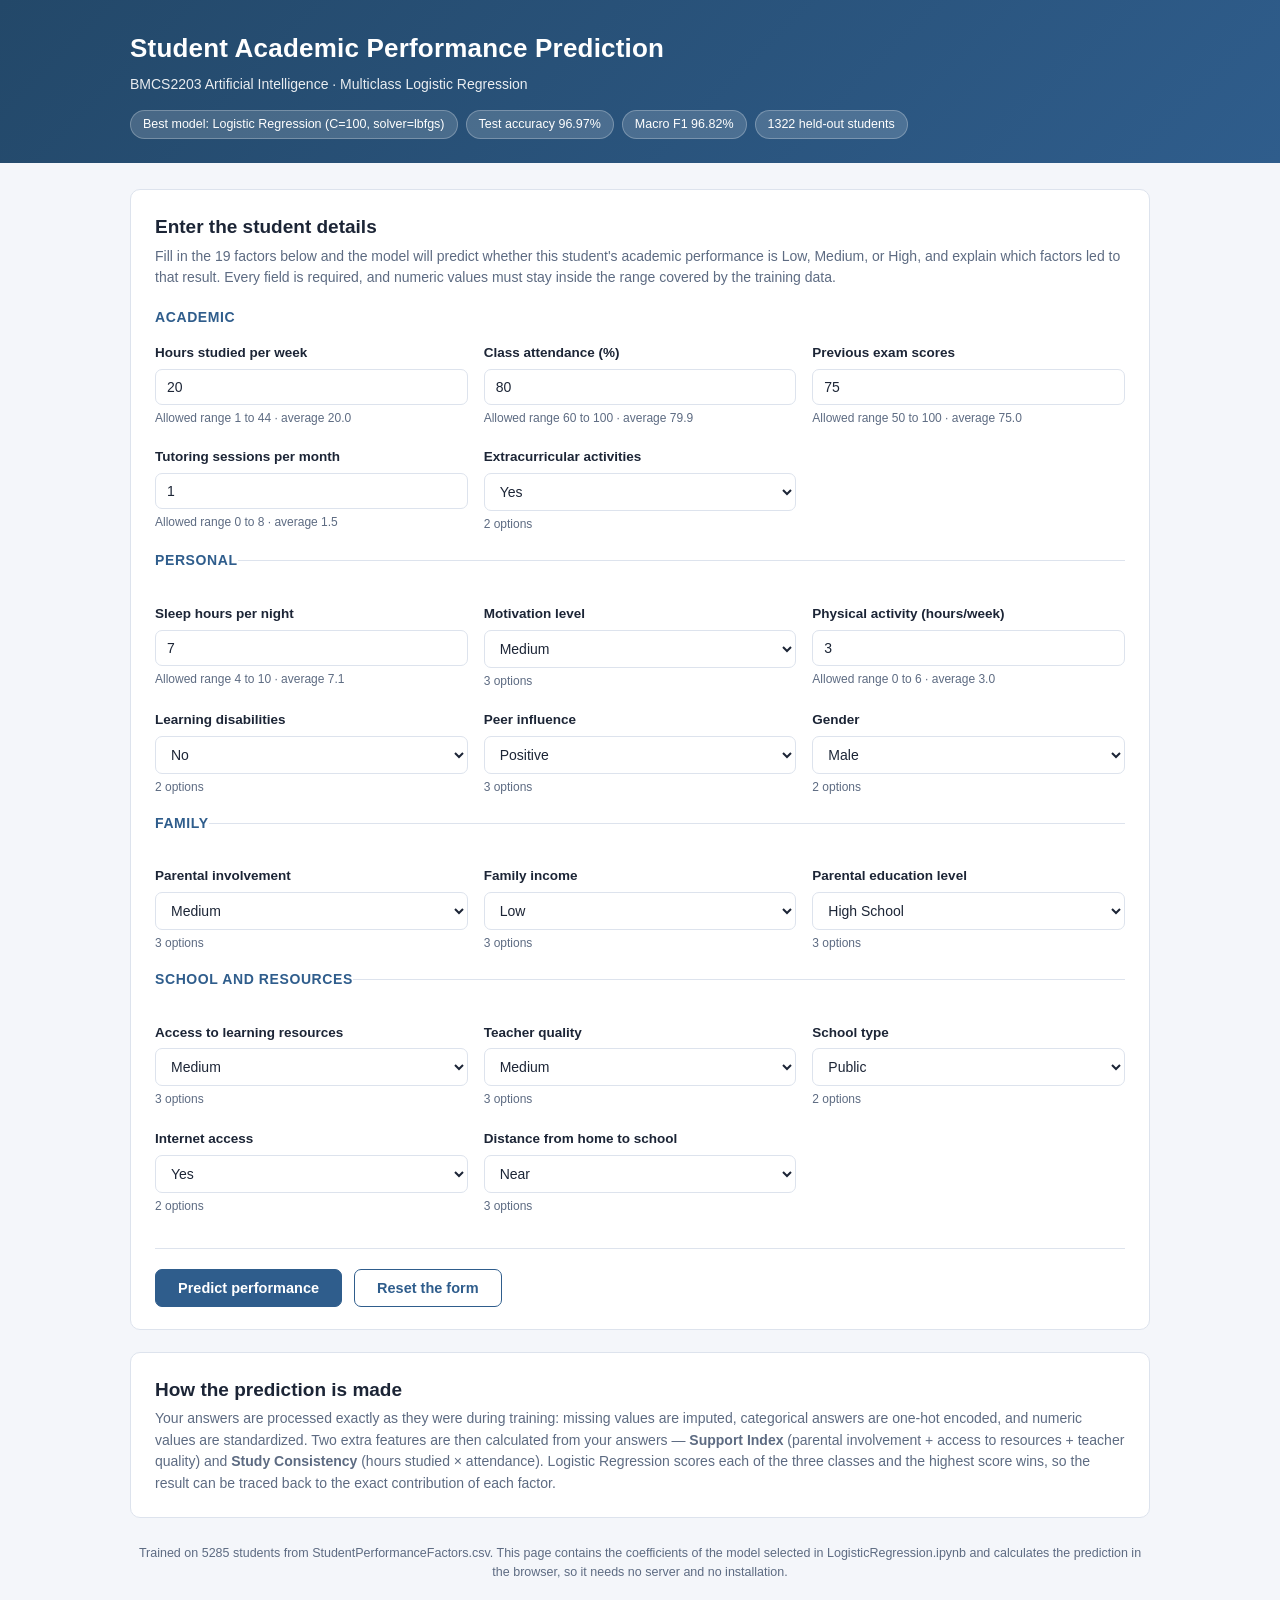
==== predictor.html @ ce5572c8 "add predictor to let member also can access the web" ====
<!DOCTYPE html>
<html lang="en">
<head>
<meta charset="utf-8">
<meta name="viewport" content="width=device-width, initial-scale=1">
<title>Student Academic Performance Prediction</title>
<style>
/* Student Academic Performance Prediction - interface styles */

:root {
    --page: #f4f6fa;
    --card: #ffffff;
    --ink: #1c2536;
    --muted: #5d6b82;
    --line: #dde3ed;
    --brand: #2f5d8c;
    --brand-dark: #234869;
    --good: #2f855a;
    --good-soft: #d6f0e2;
    --warn: #b7791f;
    --bad: #b03a3a;
    --bad-soft: #fadfdf;
    --low: #d97706;
    --medium: #2f6fb0;
    --high: #2f855a;
    --radius: 10px;
}

* {
    box-sizing: border-box;
}

body {
    margin: 0;
    padding: 0 0 60px;
    background: var(--page);
    color: var(--ink);
    font-family: "Segoe UI", Roboto, "Helvetica Neue", Arial, sans-serif;
    line-height: 1.55;
}

.page {
    max-width: 1060px;
    margin: 0 auto;
    padding: 0 20px;
}

/* ---------- header ---------- */

.masthead {
    background: linear-gradient(135deg, var(--brand-dark), var(--brand));
    color: #ffffff;
    padding: 28px 0 24px;
    margin-bottom: 26px;
}

.masthead h1 {
    margin: 0 0 6px;
    font-size: 26px;
    letter-spacing: 0.2px;
}

.masthead p {
    margin: 0;
    opacity: 0.9;
    font-size: 14px;
}

.badges {
    margin-top: 14px;
    display: flex;
    flex-wrap: wrap;
    gap: 8px;
}

.badge {
    background: rgba(255, 255, 255, 0.16);
    border: 1px solid rgba(255, 255, 255, 0.25);
    border-radius: 999px;
    padding: 4px 12px;
    font-size: 12.5px;
}

/* ---------- cards ---------- */

.card {
    background: var(--card);
    border: 1px solid var(--line);
    border-radius: var(--radius);
    padding: 22px 24px;
    margin-bottom: 22px;
}

.card h2 {
    margin: 0 0 4px;
    font-size: 19px;
}

.card h3 {
    margin: 22px 0 10px;
    font-size: 16px;
}

.card .lead {
    margin: 0 0 18px;
    color: var(--muted);
    font-size: 14px;
}

.notice {
    background: #fff8e6;
    border: 1px solid #f0dca8;
    border-radius: var(--radius);
    padding: 12px 16px;
    margin-bottom: 20px;
    font-size: 14px;
}

/* ---------- form ---------- */

fieldset {
    border: none;
    border-top: 1px solid var(--line);
    margin: 0 0 8px;
    padding: 18px 0 4px;
}

fieldset:first-of-type {
    border-top: none;
    padding-top: 0;
}

legend {
    font-weight: 600;
    font-size: 14px;
    color: var(--brand);
    text-transform: uppercase;
    letter-spacing: 0.6px;
    padding: 0;
}

.grid {
    display: grid;
    grid-template-columns: repeat(auto-fit, minmax(250px, 1fr));
    gap: 16px;
    margin-top: 14px;
}

.field label {
    display: block;
    font-size: 13.5px;
    font-weight: 600;
    margin-bottom: 5px;
}

.field input,
.field select {
    width: 100%;
    padding: 9px 11px;
    border: 1px solid var(--line);
    border-radius: 7px;
    font-size: 14px;
    font-family: inherit;
    background: #fff;
    color: var(--ink);
}

.field input:focus,
.field select:focus {
    outline: 2px solid var(--brand);
    outline-offset: 1px;
    border-color: var(--brand);
}

.field .hint {
    display: block;
    margin-top: 4px;
    font-size: 12px;
    color: var(--muted);
}

.field.has-error input,
.field.has-error select {
    border-color: var(--bad);
    background: #fff7f7;
}

.field .error {
    display: block;
    margin-top: 4px;
    font-size: 12.5px;
    color: var(--bad);
    font-weight: 600;
}

.actions {
    display: flex;
    flex-wrap: wrap;
    gap: 12px;
    align-items: center;
    margin-top: 24px;
    padding-top: 20px;
    border-top: 1px solid var(--line);
}

.button {
    display: inline-block;
    background: var(--brand);
    color: #fff;
    border: 1px solid var(--brand);
    border-radius: 7px;
    padding: 10px 22px;
    font-size: 14.5px;
    font-weight: 600;
    font-family: inherit;
    cursor: pointer;
    text-decoration: none;
}

.button:hover {
    background: var(--brand-dark);
}

.button.secondary {
    background: #fff;
    color: var(--brand);
}

.button.secondary:hover {
    background: #eef3f9;
}

/* ---------- result ---------- */

.verdict {
    display: flex;
    flex-wrap: wrap;
    align-items: center;
    gap: 18px;
    padding: 20px 22px;
    border-radius: var(--radius);
    border: 1px solid var(--line);
    margin-bottom: 20px;
}

.verdict.Low {
    background: #fff5e8;
    border-color: #f2d0a4;
}

.verdict.Medium {
    background: #eef4fb;
    border-color: #bdd4ec;
}

.verdict.High {
    background: #eaf7f0;
    border-color: #b3e0c8;
}

.verdict .class-name {
    font-size: 34px;
    font-weight: 700;
    line-height: 1.1;
}

.verdict.Low .class-name { color: var(--low); }
.verdict.Medium .class-name { color: var(--medium); }
.verdict.High .class-name { color: var(--high); }

.verdict .detail {
    font-size: 14px;
    color: var(--muted);
    max-width: 620px;
}

.probability {
    margin-bottom: 12px;
}

.probability .row {
    display: flex;
    align-items: center;
    gap: 12px;
    margin-bottom: 8px;
}

.probability .name {
    width: 74px;
    font-size: 14px;
    font-weight: 600;
}

.probability .track {
    display: block;
    flex: 1;
    background: #eceff5;
    border-radius: 999px;
    height: 15px;
    overflow: hidden;
}

/* display:block is required: a span is inline by default, and an inline element
   ignores width and height, so the coloured bar would never be drawn. */
.probability .fill {
    display: block;
    height: 100%;
    border-radius: 999px;
    transition: width 0.3s ease;
}

.probability .fill.Low { background: var(--low); }
.probability .fill.Medium { background: var(--medium); }
.probability .fill.High { background: var(--high); }

.probability .value {
    width: 62px;
    text-align: right;
    font-size: 14px;
    font-variant-numeric: tabular-nums;
}

/* ---------- explanation ---------- */

.factors {
    width: 100%;
    border-collapse: collapse;
    font-size: 14px;
}

.factors th {
    text-align: left;
    font-size: 12px;
    text-transform: uppercase;
    letter-spacing: 0.5px;
    color: var(--muted);
    border-bottom: 1px solid var(--line);
    padding: 0 10px 7px 0;
}

.factors td {
    padding: 9px 10px 9px 0;
    border-bottom: 1px solid #eef1f6;
    vertical-align: middle;
}

.factors .factor-name {
    font-weight: 600;
}

.factors .factor-value {
    color: var(--muted);
    font-size: 13px;
}

.factors .bar-cell {
    width: 180px;
}

.factors .bar {
    height: 11px;
    border-radius: 999px;
    min-width: 3px;
}

.factors .bar.positive { background: var(--good); }
.factors .bar.negative { background: var(--bad); }

.factors .amount {
    width: 66px;
    text-align: right;
    font-variant-numeric: tabular-nums;
    font-size: 13px;
    color: var(--muted);
}

.split {
    display: grid;
    grid-template-columns: repeat(auto-fit, minmax(330px, 1fr));
    gap: 26px;
}

.tag {
    display: inline-block;
    font-size: 12px;
    font-weight: 700;
    padding: 2px 9px;
    border-radius: 999px;
    margin-left: 8px;
    vertical-align: middle;
}

.tag.positive {
    background: var(--good-soft);
    color: var(--good);
}

.tag.negative {
    background: var(--bad-soft);
    color: var(--bad);
}

/* ---------- suggestions ---------- */

.suggestion {
    border: 1px solid var(--line);
    border-left: 4px solid var(--brand);
    border-radius: 7px;
    padding: 12px 15px;
    margin-bottom: 10px;
    font-size: 14px;
}

.suggestion.flip {
    border-left-color: var(--good);
    background: #f4fbf7;
}

.suggestion .gain {
    color: var(--muted);
    font-size: 13px;
    display: block;
    margin-top: 3px;
}

/* ---------- answers ---------- */

details {
    border: 1px solid var(--line);
    border-radius: 7px;
    padding: 12px 15px;
}

summary {
    cursor: pointer;
    font-weight: 600;
    font-size: 14px;
}

.answers {
    width: 100%;
    border-collapse: collapse;
    font-size: 13.5px;
    margin-top: 12px;
}

.answers td {
    padding: 6px 10px 6px 0;
    border-bottom: 1px solid #eef1f6;
}

.answers td:last-child {
    text-align: right;
    font-weight: 600;
}

/* ---------- footer ---------- */

.footer {
    font-size: 12.5px;
    color: var(--muted);
    text-align: center;
    padding-top: 4px;
}

.footer code {
    background: #e8ecf3;
    padding: 1px 5px;
    border-radius: 4px;
}

.disclaimer {
    background: #f0f3f8;
    border-radius: 7px;
    padding: 12px 15px;
    font-size: 13px;
    color: var(--muted);
    margin-top: 18px;
}

@media (max-width: 640px) {
    .verdict .class-name { font-size: 28px; }
    .factors .bar-cell { width: 90px; }
}

.suggestion .steps {
    margin: 8px 0 4px;
    padding-left: 20px;
    font-size: 13.5px;
    color: var(--ink);
}

.suggestion .steps li {
    margin-bottom: 3px;
}

</style>
</head>
<body>

<header class="masthead">
    <div class="page">
        <h1>Student Academic Performance Prediction</h1>
        <p>BMCS2203 Artificial Intelligence &middot; Multiclass Logistic Regression</p>
        <div class="badges">
            <span class="badge">Best model: Logistic Regression (C=100, solver=lbfgs)</span>
            <span class="badge">Test accuracy 96.97%</span>
            <span class="badge">Macro F1 96.82%</span>
            <span class="badge">1322 held-out students</span>
        </div>
    </div>
</header>

<main class="page">

<div class="notice" id="notice" style="display:none"></div>

<form class="card" id="predict-form" novalidate>
    <h2>Enter the student details</h2>
    <p class="lead">
        Fill in the 19 factors below and the model will predict whether this student's
        academic performance is Low, Medium, or High, and explain which factors led to
        that result. Every field is required, and numeric values must stay inside the
        range covered by the training data.
    </p>

    <div id="form-fields"></div>

    <div class="actions">
        <button class="button" type="submit">Predict performance</button>
        <button class="button secondary" type="button" id="reset">Reset the form</button>
    </div>
</form>

<div id="results" style="display:none"></div>

<div class="card">
    <h2>How the prediction is made</h2>
    <p class="lead" style="margin-bottom:0">
        Your answers are processed exactly as they were during training: missing values are
        imputed, categorical answers are one-hot encoded, and numeric values are standardized.
        Two extra features are then calculated from your answers &mdash;
        <strong>Support Index</strong> (parental involvement + access to resources + teacher
        quality) and <strong>Study Consistency</strong> (hours studied &times; attendance).
        Logistic Regression scores each of the three classes and the highest score wins, so
        the result can be traced back to the exact contribution of each factor.
    </p>
</div>

<p class="footer">
    Trained on 5285 students from StudentPerformanceFactors.csv.
    This page contains the coefficients of the model selected in LogisticRegression.ipynb and
    calculates the prediction in the browser, so it needs no server and no installation.
</p>

</main>

<script id="model-data" type="application/json">{"classes":["High","Low","Medium"],"displayOrder":["Low","Medium","High"],"classRank":{"Low":0,"Medium":1,"High":2},"numericFeatures":["Hours_Studied","Attendance","Sleep_Hours","Previous_Scores","Tutoring_Sessions","Physical_Activity","Support_Index","Study_Consistency"],"categoricalFeatures":["Parental_Involvement","Access_to_Resources","Extracurricular_Activities","Motivation_Level","Internet_Access","Family_Income","Teacher_Quality","School_Type","Peer_Influence","Learning_Disabilities","Parental_Education_Level","Distance_from_Home","Gender"],"inputNumeric":["Hours_Studied","Attendance","Sleep_Hours","Previous_Scores","Tutoring_Sessions","Physical_Activity"],"inputCategorical":["Parental_Involvement","Access_to_Resources","Extracurricular_Activities","Motivation_Level","Internet_Access","Family_Income","Teacher_Quality","School_Type","Peer_Influence","Learning_Disabilities","Parental_Education_Level","Distance_from_Home","Gender"],"inputFeatures":["Hours_Studied","Attendance","Parental_Involvement","Access_to_Resources","Extracurricular_Activities","Sleep_Hours","Previous_Scores","Motivation_Level","Internet_Access","Tutoring_Sessions","Family_Income","Teacher_Quality","School_Type","Peer_Influence","Physical_Activity","Learning_Disabilities","Parental_Education_Level","Distance_from_Home","Gender"],"engineeredFeatures":["Support_Index","Study_Consistency"],"supportMap":{"Low":0,"Medium":1,"High":2},"fieldGroups":[["Academic",["Hours_Studied","Attendance","Previous_Scores","Tutoring_Sessions","Extracurricular_Activities"]],["Personal",["Sleep_Hours","Motivation_Level","Physical_Activity","Learning_Disabilities","Peer_Influence","Gender"]],["Family",["Parental_Involvement","Family_Income","Parental_Education_Level"]],["School and resources",["Access_to_Resources","Teacher_Quality","School_Type","Internet_Access","Distance_from_Home"]]],"labels":{"Hours_Studied":"Hours studied per week","Attendance":"Class attendance (%)","Parental_Involvement":"Parental involvement","Access_to_Resources":"Access to learning resources","Extracurricular_Activities":"Extracurricular activities","Sleep_Hours":"Sleep hours per night","Previous_Scores":"Previous exam scores","Motivation_Level":"Motivation level","Internet_Access":"Internet access","Tutoring_Sessions":"Tutoring sessions per month","Family_Income":"Family income","Teacher_Quality":"Teacher quality","School_Type":"School type","Peer_Influence":"Peer influence","Physical_Activity":"Physical activity (hours/week)","Learning_Disabilities":"Learning disabilities","Parental_Education_Level":"Parental education level","Distance_from_Home":"Distance from home to school","Gender":"Gender","Support_Index":"Overall support level (parents + resources + teacher)","Study_Consistency":"Study consistency (hours studied x attendance)"},"numericMedians":{"Hours_Studied":20.0,"Attendance":80.0,"Sleep_Hours":7.0,"Previous_Scores":75.0,"Tutoring_Sessions":1.0,"Physical_Activity":3.0,"Support_Index":3.0,"Study_Consistency":15.75},"categoricalModes":{"Parental_Involvement":"Medium","Access_to_Resources":"Medium","Extracurricular_Activities":"Yes","Motivation_Level":"Medium","Internet_Access":"Yes","Family_Income":"Low","Teacher_Quality":"Medium","School_Type":"Public","Peer_Influence":"Positive","Learning_Disabilities":"No","Parental_Education_Level":"High School","Distance_from_Home":"Near","Gender":"Male"},"scalerMean":{"Hours_Studied":19.975780510879847,"Attendance":79.88060548722801,"Sleep_Hours":7.053926206244087,"Previous_Scores":75.04522232734153,"Tutoring_Sessions":1.4976348155156103,"Physical_Activity":2.967644276253548,"Support_Index":3.3820245979186376,"Study_Consistency":15.949366130558182},"scalerScale":{"Hours_Studied":5.987102187429516,"Attendance":11.58142301067585,"Sleep_Hours":1.4682789744705746,"Previous_Scores":14.388317766448585,"Tutoring_Sessions":1.2351843220357146,"Physical_Activity":1.0339064599269998,"Support_Index":1.13177988245408,"Study_Consistency":5.3293631154196754},"categories":{"Parental_Involvement":["High","Low","Medium"],"Access_to_Resources":["High","Low","Medium"],"Extracurricular_Activities":["No","Yes"],"Motivation_Level":["High","Low","Medium"],"Internet_Access":["No","Yes"],"Family_Income":["High","Low","Medium"],"Teacher_Quality":["High","Low","Medium"],"School_Type":["Private","Public"],"Peer_Influence":["Negative","Neutral","Positive"],"Learning_Disabilities":["No","Yes"],"Parental_Education_Level":["College","High School","Postgraduate"],"Distance_from_Home":["Far","Moderate","Near"],"Gender":["Female","Male"]},"coef":[[3.8623491545413287,6.210794386521765,0.07500291594895478,2.1307565439838663,1.852063560403602,0.7184579355202595,0.9809094552268932,1.709487944524362,2.077467054448382,-2.3773735295871385,-0.1320672651702768,2.1474027831798317,-2.377848061962101,-0.2015284615267905,-1.0483683117809919,0.6163945714719644,1.5901834226846308,-1.810473315934353,-0.21168384705931917,-1.7677901422157833,1.3358164019067846,1.32829921352626,-1.7032664855469681,-0.05700646828833318,0.6209446921042983,-0.9975802355717267,-0.055338196841614,-0.22587021647638938,-0.20610352383264283,-1.7410794016091737,-0.15926345343535575,1.4683691147355042,1.1593075310061698,-1.5912812713152136,-0.22430039447055786,-1.6698148046487984,1.462141458810341,-1.6471055130795442,-0.1986550588338536,1.4137868316043465,-0.2578559790372975,-0.1741177612717385],[-5.828969262634924,-8.41800725898144,-0.1156725836796542,-2.6920931558538395,-2.3836653300837343,-0.9688550821774439,-0.7956869609498134,-1.168051430807984,-3.429265926938115,3.126101692393432,-0.03879243281007379,-3.375290085761,3.1728015909188256,-0.13946817251265528,0.9049961325679701,-1.2469527999227972,-2.226144068334119,1.9847649335591353,-0.10057753257986111,1.7735398731845615,-2.115496540539296,-2.0389920065799974,1.845692109972942,-0.1486567707477506,-1.4396198199824282,1.2274475119516728,-0.1297843593240478,-0.1814869682817444,-0.16046969907306788,1.8986433618941894,-0.12402884601424383,-2.11657118323477,-2.0018323695217988,1.6598757021669648,0.01601695494304252,1.7621561568137165,-2.1201297791115974,1.7955507676040505,-0.0525925298153452,-2.0849149051435147,-0.08103662132090847,-0.26092004603389835],[1.9666201080936876,2.207212872459788,0.0406696677306857,0.5613366118700353,0.5316017696801423,0.2503971466572073,-0.18522249427708315,-0.5414365137165051,1.3517988724897891,-0.7487281628062552,0.17085969798033118,1.2278873025811594,-0.7949535289567463,0.34099663403944086,0.1433721792130152,0.63055822845082,0.6359606456494536,-0.1742916176247926,0.31226137963917894,-0.005749730968748542,0.7796801386325938,0.7106927930537617,-0.1424256244259909,0.20566323903607378,0.8186751278781226,-0.22986727637993315,0.18512255616563597,0.40735718475813804,0.3665732229057083,-0.1575639602850101,0.2832922994496093,0.6482020684992431,0.842524838515591,-0.06859443085174463,0.20828343952751124,-0.09234135216490456,0.6579883203012257,-0.1484452545245164,0.25124758864919056,0.6711280735391519,0.3388926003581938,0.43503780730563246]],"intercept":[-0.4493691902908359,-0.3612199401033547,0.8105891303941024],"transformedNames":["numeric__Hours_Studied","numeric__Attendance","numeric__Sleep_Hours","numeric__Previous_Scores","numeric__Tutoring_Sessions","numeric__Physical_Activity","numeric__Support_Index","numeric__Study_Consistency","categorical__Parental_Involvement_High","categorical__Parental_Involvement_Low","categorical__Parental_Involvement_Medium","categorical__Access_to_Resources_High","categorical__Access_to_Resources_Low","categorical__Access_to_Resources_Medium","categorical__Extracurricular_Activities_No","categorical__Extracurricular_Activities_Yes","categorical__Motivation_Level_High","categorical__Motivation_Level_Low","categorical__Motivation_Level_Medium","categorical__Internet_Access_No","categorical__Internet_Access_Yes","categorical__Family_Income_High","categorical__Family_Income_Low","categorical__Family_Income_Medium","categorical__Teacher_Quality_High","categorical__Teacher_Quality_Low","categorical__Teacher_Quality_Medium","categorical__School_Type_Private","categorical__School_Type_Public","categorical__Peer_Influence_Negative","categorical__Peer_Influence_Neutral","categorical__Peer_Influence_Positive","categorical__Learning_Disabilities_No","categorical__Learning_Disabilities_Yes","categorical__Parental_Education_Level_College","categorical__Parental_Education_Level_High School","categorical__Parental_Education_Level_Postgraduate","categorical__Distance_from_Home_Far","categorical__Distance_from_Home_Moderate","categorical__Distance_from_Home_Near","categorical__Gender_Female","categorical__Gender_Male"],"columnOrigin":["Hours_Studied","Attendance","Sleep_Hours","Previous_Scores","Tutoring_Sessions","Physical_Activity","Support_Index","Study_Consistency","Parental_Involvement","Parental_Involvement","Parental_Involvement","Access_to_Resources","Access_to_Resources","Access_to_Resources","Extracurricular_Activities","Extracurricular_Activities","Motivation_Level","Motivation_Level","Motivation_Level","Internet_Access","Internet_Access","Family_Income","Family_Income","Family_Income","Teacher_Quality","Teacher_Quality","Teacher_Quality","School_Type","School_Type","Peer_Influence","Peer_Influence","Peer_Influence","Learning_Disabilities","Learning_Disabilities","Parental_Education_Level","Parental_Education_Level","Parental_Education_Level","Distance_from_Home","Distance_from_Home","Distance_from_Home","Gender","Gender"],"transformedMeans":[2.704028528472094e-16,-5.534309476584627e-16,-1.8902150947165862e-16,-1.0801829314328391e-16,-4.745914583222618e-16,-3.445157540937099e-17,-6.662598571241526e-16,1.9620592336800306e-16,0.2881740775780511,0.20132450331125828,0.5105014191106906,0.30066225165562915,0.19962157048249762,0.4997161778618732,0.4022705771050142,0.5977294228949858,0.20340586565752128,0.29176915799432357,0.5048249763481552,0.07871333964049196,0.921286660359508,0.19167455061494795,0.404162724692526,0.404162724692526,0.29668874172185433,0.09877010406811731,0.6045411542100284,0.30368968779564803,0.6963103122043519,0.2075685903500473,0.39280983916745504,0.39962157048249763,0.8966887417218543,0.10331125827814569,0.30236518448438976,0.5053926206244087,0.1922421948912015,0.10085146641438032,0.2980132450331126,0.6011352885525071,0.4249763481551561,0.5750236518448439],"numericRules":{"Hours_Studied":{"min":1.0,"max":44.0,"mean":19.975780510879847,"default":20.0,"step":1},"Attendance":{"min":60.0,"max":100.0,"mean":79.88060548722801,"default":80.0,"step":1},"Sleep_Hours":{"min":4.0,"max":10.0,"mean":7.053926206244087,"default":7.0,"step":1},"Previous_Scores":{"min":50.0,"max":100.0,"mean":75.04522232734153,"default":75.0,"step":1},"Tutoring_Sessions":{"min":0.0,"max":8.0,"mean":1.4976348155156103,"default":1.0,"step":1},"Physical_Activity":{"min":0.0,"max":6.0,"mean":2.967644276253548,"default":3.0,"step":1}},"categoryRules":{"Parental_Involvement":{"values":["High","Low","Medium"],"default":"Medium","share":{"High":0.2881740775780511,"Low":0.20132450331125828,"Medium":0.5105014191106906}},"Access_to_Resources":{"values":["High","Low","Medium"],"default":"Medium","share":{"High":0.30066225165562915,"Low":0.19962157048249762,"Medium":0.4997161778618732}},"Extracurricular_Activities":{"values":["No","Yes"],"default":"Yes","share":{"No":0.4022705771050142,"Yes":0.5977294228949858}},"Motivation_Level":{"values":["High","Low","Medium"],"default":"Medium","share":{"High":0.20340586565752128,"Low":0.29176915799432357,"Medium":0.5048249763481552}},"Internet_Access":{"values":["No","Yes"],"default":"Yes","share":{"No":0.07871333964049196,"Yes":0.921286660359508}},"Family_Income":{"values":["High","Low","Medium"],"default":"Low","share":{"High":0.19167455061494795,"Low":0.404162724692526,"Medium":0.404162724692526}},"Teacher_Quality":{"values":["High","Low","Medium"],"default":"Medium","share":{"High":0.29668874172185433,"Low":0.09877010406811731,"Medium":0.5929990539262062}},"School_Type":{"values":["Private","Public"],"default":"Public","share":{"Private":0.30368968779564803,"Public":0.6963103122043519}},"Peer_Influence":{"values":["Negative","Neutral","Positive"],"default":"Positive","share":{"Negative":0.2075685903500473,"Neutral":0.39280983916745504,"Positive":0.39962157048249763}},"Learning_Disabilities":{"values":["No","Yes"],"default":"No","share":{"No":0.8966887417218543,"Yes":0.10331125827814569}},"Parental_Education_Level":{"values":["College","High School","Postgraduate"],"default":"High School","share":{"College":0.30236518448438976,"High School":0.4910122989593188,"Postgraduate":0.1922421948912015}},"Distance_from_Home":{"values":["Far","Moderate","Near"],"default":"Near","share":{"Far":0.10085146641438032,"Moderate":0.2980132450331126,"Near":0.5924314096499527}},"Gender":{"values":["Female","Male"],"default":"Male","share":{"Female":0.4249763481551561,"Male":0.5750236518448439}}},"actionableNumeric":{"Hours_Studied":[2,5,8,12],"Attendance":[5,10,15,25],"Tutoring_Sessions":[1,2,3,4],"Sleep_Hours":[1,2]},"actionableOrdinal":{"Motivation_Level":["Low","Medium","High"],"Access_to_Resources":["Low","Medium","High"],"Parental_Involvement":["Low","Medium","High"],"Extracurricular_Activities":["No","Yes"]},"combinedPlan":[["Attendance","add",20],["Hours_Studied","add",12],["Tutoring_Sessions","add",3],["Motivation_Level","set","High"],["Access_to_Resources","set","High"],["Parental_Involvement","set","High"]],"metrics":{"accuracy":96.97428139183056,"balanced_accuracy":96.54051460774396,"macro_f1":96.82306823325617,"training_records":5285,"test_records":1322},"bestParameters":{"C":"100","solver":"lbfgs","class_weight":"None"}}</script>
<script>

// ===================================================================
//  Logistic Regression, reproduced in the browser
//  Every number below comes from the trained scikit-learn pipeline;
//  this code only applies them in the same order.
// ===================================================================

const MODEL = JSON.parse(document.getElementById("model-data").textContent);

// --- Step 1: derive the two engineered features from the raw answers ----------
function addEngineeredFeatures(record) {
    const full = Object.assign({}, record);
    full["Support_Index"] =
        MODEL.supportMap[record["Parental_Involvement"]] +
        MODEL.supportMap[record["Access_to_Resources"]] +
        MODEL.supportMap[record["Teacher_Quality"]];
    full["Study_Consistency"] = record["Hours_Studied"] * record["Attendance"] / 100;
    return full;
}

// --- Step 2: impute, scale, and one-hot encode, exactly as ColumnTransformer --
function transform(record) {
    const full = addEngineeredFeatures(record);
    const vector = [];

    for (const feature of MODEL.numericFeatures) {
        let value = full[feature];
        if (value === undefined || value === null || Number.isNaN(value)) {
            value = MODEL.numericMedians[feature];       // SimpleImputer(median)
        }
        const mean = MODEL.scalerMean[feature];
        const scale = MODEL.scalerScale[feature];
        vector.push((value - mean) / scale);             // StandardScaler
    }

    for (const feature of MODEL.categoricalFeatures) {
        let value = full[feature];
        if (value === undefined || value === null || value === "") {
            value = MODEL.categoricalModes[feature];     // SimpleImputer(most_frequent)
        }
        for (const category of MODEL.categories[feature]) {
            vector.push(value === category ? 1 : 0);     // OneHotEncoder
        }
    }

    return vector;
}

// --- Step 3: score each class and turn the scores into probabilities ----------
function predict(record) {
    const vector = transform(record);

    const logits = MODEL.coef.map((weights, index) => {
        let total = MODEL.intercept[index];
        for (let j = 0; j < weights.length; j++) {
            total += weights[j] * vector[j];
        }
        return total;
    });

    // Softmax, written the same way scikit-learn does it: subtract the largest
    // value first so that Math.exp cannot overflow.
    const largest = Math.max(...logits);
    const exponentials = logits.map(value => Math.exp(value - largest));
    const total = exponentials.reduce((sum, value) => sum + value, 0);
    const probabilities = exponentials.map(value => value / total);

    let bestIndex = 0;
    for (let i = 1; i < probabilities.length; i++) {
        if (probabilities[i] > probabilities[bestIndex]) bestIndex = i;
    }

    const byClass = {};
    MODEL.classes.forEach((name, index) => { byClass[name] = probabilities[index]; });

    return { predicted: MODEL.classes[bestIndex], probabilities: byClass, vector: vector };
}

// --- Step 4: explain the result ----------------------------------------------
// The score that decides the winner is the predicted class's score minus the
// average of the others, so those are the weights used here. Each contribution is
// measured against the average student in the training data, which makes the
// numbers add up to a meaningful total.
function explain(record, predictedClass, vector) {
    const predictedIndex = MODEL.classes.indexOf(predictedClass);
    const otherIndices = MODEL.classes.map((_, i) => i).filter(i => i !== predictedIndex);

    const grouped = {};
    for (let j = 0; j < vector.length; j++) {
        let otherAverage = 0;
        for (const index of otherIndices) otherAverage += MODEL.coef[index][j];
        otherAverage /= otherIndices.length;

        const weight = MODEL.coef[predictedIndex][j] - otherAverage;
        const centred = vector[j] - MODEL.transformedMeans[j];
        const origin = MODEL.columnOrigin[j];

        grouped[origin] = (grouped[origin] || 0) + weight * centred;
    }

    const full = addEngineeredFeatures(record);
    const rows = Object.keys(grouped).map(feature => ({
        feature: feature,
        label: MODEL.labels[feature] || feature.replace(/_/g, " "),
        value: describeValue(feature, full),
        comparison: compareWithAverage(feature, full),
        contribution: grouped[feature]
    }));

    rows.sort((a, b) => b.contribution - a.contribution);

    const largest = Math.max(...rows.map(row => Math.abs(row.contribution)), 1e-9);
    rows.forEach(row => { row.width = Math.min(100, Math.abs(row.contribution) / largest * 100); });

    return {
        supporting: rows.filter(row => row.contribution > 0.01).slice(0, 6),
        opposing: rows.filter(row => row.contribution < -0.01)
                      .sort((a, b) => a.contribution - b.contribution).slice(0, 6)
    };
}

function describeValue(feature, full) {
    const value = full[feature];
    if (typeof value === "number") {
        return Number.isInteger(value) ? String(value) : value.toFixed(1);
    }
    return String(value);
}

function compareWithAverage(feature, full) {
    if (MODEL.numericRules[feature]) {
        const average = MODEL.numericRules[feature].mean;
        const difference = full[feature] - average;
        if (Math.abs(difference) < 0.05 * Math.max(Math.abs(average), 1)) {
            return "about average (" + average.toFixed(1) + ")";
        }
        return Math.abs(difference).toFixed(1) + (difference > 0 ? " above" : " below") +
               " the average of " + average.toFixed(1);
    }
    if (MODEL.categoryRules[feature]) {
        const share = MODEL.categoryRules[feature].share[full[feature]];
        if (share === undefined) return "";
        return Math.round(share * 100) + "% of students are in this group";
    }
    if (feature === "Support_Index") {
        return "combines parental involvement, resources, and teacher quality";
    }
    if (feature === "Study_Consistency") {
        return "combines hours studied with attendance";
    }
    return "";
}

// --- Step 5: what-if analysis -------------------------------------------------
function runWhatIf(record, predictedClass) {
    if (predictedClass === "High") return [];

    const targetClass = predictedClass === "Medium" ? "High" : "Medium";
    const baseProbability = predict(record).probabilities[targetClass];

    const candidates = [];

    for (const feature of Object.keys(MODEL.actionableNumeric)) {
        const rules = MODEL.numericRules[feature];
        for (const increment of MODEL.actionableNumeric[feature]) {
            const newValue = Math.min(record[feature] + increment, rules.max);
            if (newValue <= record[feature]) continue;
            candidates.push({
                key: feature,
                description: "Raise " + MODEL.labels[feature].toLowerCase() +
                             " from " + record[feature] + " to " + newValue,
                record: Object.assign({}, record, { [feature]: newValue })
            });
        }
    }

    for (const feature of Object.keys(MODEL.actionableOrdinal)) {
        const ladder = MODEL.actionableOrdinal[feature];
        const position = ladder.indexOf(record[feature]);
        if (position < 0) continue;
        for (const higher of ladder.slice(position + 1)) {
            candidates.push({
                key: feature,
                description: "Improve " + MODEL.labels[feature].toLowerCase() +
                             " from " + record[feature] + " to " + higher,
                record: Object.assign({}, record, { [feature]: higher })
            });
        }
    }

    const results = [];
    for (const candidate of candidates) {
        const outcome = predict(candidate.record);
        const gain = outcome.probabilities[targetClass] - baseProbability;
        if (gain <= 0.005) continue;
        results.push({
            key: candidate.key,
            description: candidate.description,
            gain: gain * 100,
            targetClass: targetClass,
            changesClass: MODEL.classRank[outcome.predicted] > MODEL.classRank[predictedClass],
            newClass: outcome.predicted
        });
    }

    results.sort((a, b) => b.gain - a.gain);

    const seen = new Set();
    const trimmed = [];
    for (const result of results) {
        if (seen.has(result.key)) continue;
        seen.add(result.key);
        trimmed.push(result);
        if (trimmed.length === 4) break;
    }

    if (trimmed.length > 0) return trimmed;

    // Nothing worked on its own, so apply the improvements together.
    let current = Object.assign({}, record);
    const steps = [];
    let last = null;

    for (const [feature, mode, amount] of MODEL.combinedPlan) {
        const oldValue = current[feature];
        let newValue;

        if (mode === "add") {
            newValue = Math.min(oldValue + amount, MODEL.numericRules[feature].max);
        } else {
            const ladder = MODEL.actionableOrdinal[feature] || [];
            if (ladder.indexOf(oldValue) < 0 ||
                ladder.indexOf(oldValue) >= ladder.indexOf(amount)) continue;
            newValue = amount;
        }
        if (newValue === oldValue) continue;

        steps.push(MODEL.labels[feature] + ": " + oldValue + " to " + newValue);
        current = Object.assign({}, current, { [feature]: newValue });

        const outcome = predict(current);
        const gain = outcome.probabilities[targetClass] - baseProbability;
        const flipped = MODEL.classRank[outcome.predicted] > MODEL.classRank[predictedClass];
        last = { outcome: outcome, gain: gain, flipped: flipped, steps: steps.slice() };

        if (flipped || gain > 0.01) {
            return [{
                description: "No single change is enough on its own. These changes made " +
                             "together would move the prediction:",
                steps: last.steps,
                gain: gain * 100,
                targetClass: targetClass,
                changesClass: flipped,
                newClass: outcome.predicted
            }];
        }
    }

    if (!last) return [];

    return [{
        description: "Even applying every realistic improvement together does not change " +
                     "the predicted class for this student:",
        steps: last.steps,
        gain: last.gain * 100,
        targetClass: targetClass,
        changesClass: false,
        newClass: last.outcome.predicted
    }];
}

// --- Step 6: validation, the same rules the Flask version applies -------------
function validate(form) {
    const record = {};
    const errors = {};

    for (const feature of MODEL.inputFeatures) {
        const field = form.elements[feature];
        const raw = field ? String(field.value).trim() : "";

        if (raw === "") {
            errors[feature] = "This field is required.";
            continue;
        }

        if (MODEL.numericRules[feature]) {
            const rules = MODEL.numericRules[feature];
            const number = Number(raw);
            if (!Number.isFinite(number)) {
                errors[feature] = "Please enter a number.";
                continue;
            }
            if (number < rules.min || number > rules.max) {
                errors[feature] = "Please enter a value between " + rules.min + " and " +
                    rules.max + ". This is the range covered by the training data, so the " +
                    "model cannot make a reliable prediction outside it.";
                continue;
            }
            record[feature] = number;
        } else {
            const allowed = MODEL.categoryRules[feature].values;
            if (!allowed.includes(raw)) {
                errors[feature] = "Please choose one of: " + allowed.join(", ") + ".";
                continue;
            }
            record[feature] = raw;
        }
    }

    return { record: record, errors: errors };
}

// --- Page rendering ----------------------------------------------------------
function escapeHtml(text) {
    return String(text).replace(/[&<>"']/g, character => ({
        "&": "&amp;", "<": "&lt;", ">": "&gt;", '"': "&quot;", "'": "&#39;"
    }[character]));
}

function buildForm() {
    const container = document.getElementById("form-fields");
    let html = "";

    for (const [groupName, groupFields] of MODEL.fieldGroups) {
        html += '<fieldset><legend>' + escapeHtml(groupName) + '</legend><div class="grid">';

        for (const feature of groupFields) {
            const label = MODEL.labels[feature] || feature;
            html += '<div class="field" data-field="' + feature + '">';
            html += '<label for="' + feature + '">' + escapeHtml(label) + '</label>';

            if (MODEL.numericRules[feature]) {
                const rules = MODEL.numericRules[feature];
                html += '<input type="number" id="' + feature + '" name="' + feature +
                        '" value="' + rules.default + '" min="' + rules.min +
                        '" max="' + rules.max + '" step="' + rules.step + '">';
                html += '<span class="hint">Allowed range ' + rules.min + ' to ' + rules.max +
                        ' &middot; average ' + rules.mean.toFixed(1) + '</span>';
            } else {
                const rules = MODEL.categoryRules[feature];
                html += '<select id="' + feature + '" name="' + feature + '">';
                for (const option of rules.values) {
                    html += '<option value="' + escapeHtml(option) + '"' +
                            (option === rules.default ? " selected" : "") + '>' +
                            escapeHtml(option) + '</option>';
                }
                html += '</select>';
                html += '<span class="hint">' + rules.values.length + ' options</span>';
            }

            html += '<span class="error"></span></div>';
        }
        html += '</div></fieldset>';
    }

    container.innerHTML = html;
}

function showErrors(errors) {
    document.querySelectorAll(".field").forEach(field => {
        const feature = field.getAttribute("data-field");
        const message = errors[feature];
        field.classList.toggle("has-error", Boolean(message));
        field.querySelector(".error").textContent = message || "";
    });

    const notice = document.getElementById("notice");
    const count = Object.keys(errors).length;
    if (count > 0) {
        notice.textContent = "Please correct the highlighted fields and submit again.";
        notice.style.display = "block";
        const first = document.querySelector(".field.has-error");
        if (first) first.scrollIntoView({ behavior: "smooth", block: "center" });
    } else {
        notice.style.display = "none";
    }
}

function factorTable(rows, kind) {
    if (rows.length === 0) {
        return '<p class="lead">' + (kind === "positive"
            ? "No single factor stood out; the result came from many small effects."
            : "Nothing worked strongly against this result.") + '</p>';
    }

    let html = '<table class="factors"><tr><th>Factor</th><th>Strength</th><th></th></tr>';
    for (const row of rows) {
        html += '<tr><td><div class="factor-name">' + escapeHtml(row.label) + '</div>' +
                '<div class="factor-value">' + escapeHtml(row.value) +
                (row.comparison ? " &mdash; " + escapeHtml(row.comparison) : "") +
                '</div></td>' +
                '<td class="bar-cell"><div class="bar ' + kind +
                '" style="width: ' + row.width.toFixed(4) + '%"></div></td>' +
                '<td class="amount">' + (row.contribution > 0 ? "+" : "") +
                row.contribution.toFixed(2) + '</td></tr>';
    }
    return html + '</table>';
}

function renderResult(record, outcome, explanation, suggestions) {
    const ordered = MODEL.displayOrder.map(label => ({
        label: label,
        value: outcome.probabilities[label] * 100
    }));
    const sorted = ordered.slice().sort((a, b) => b.value - a.value);
    const confidence = sorted[0].value;
    const runnerUp = sorted[1];
    const predicted = outcome.predicted;

    const meaning = predicted === "Low"
        ? "A Low prediction means the model expects an exam score below 65, which is the group an early-intervention system would flag for extra support."
        : predicted === "Medium"
            ? "A Medium prediction means the model expects an exam score between 65 and 69."
            : "A High prediction means the model expects an exam score of 70 or above.";

    let html = '<div class="card"><h2>Prediction result</h2>';
    html += '<div class="verdict ' + predicted + '"><div>' +
            '<div class="class-name">' + predicted + '</div>' +
            '<div style="font-size:13px;color:var(--muted)">predicted performance</div></div>' +
            '<div class="detail">The model is <strong>' + confidence.toFixed(1) +
            '%</strong> confident in this class. The next most likely class is <strong>' +
            runnerUp.label + '</strong> at ' + runnerUp.value.toFixed(1) + '%. ' +
            meaning + '</div></div>';

    html += '<div class="probability">';
    for (const item of ordered) {
        html += '<div class="row"><span class="name">' + item.label + '</span>' +
                '<span class="track"><span class="fill ' + item.label +
                '" style="width: ' + item.value.toFixed(4) + '%"></span></span>' +
                '<span class="value">' + item.value.toFixed(1) + '%</span></div>';
    }
    html += '</div></div>';

    const full = addEngineeredFeatures(record);
    html += '<div class="card"><h2>Why did you get this result?</h2>' +
            '<p class="lead">Logistic Regression decides by adding up one weighted ' +
            'contribution per factor, so the result can be broken down exactly. Each number ' +
            'below shows how much that factor pushed the prediction towards <strong>' +
            predicted + '</strong> compared with an average student in the training data. ' +
            'A longer green bar means the factor helped more; a red bar means the factor ' +
            'pushed away from this class.</p>';

    html += '<div class="split"><div><h3>Factors that led to ' + predicted +
            '<span class="tag positive">pushed towards</span></h3>' +
            factorTable(explanation.supporting, "positive") + '</div>';
    html += '<div><h3>Factors that worked against it' +
            '<span class="tag negative">pushed away</span></h3>' +
            factorTable(explanation.opposing, "negative") + '</div></div>';

    html += '<div class="disclaimer"><strong>Calculated from your answers:</strong> ' +
            'Support Index = ' + full["Support_Index"] + ' out of 6 &middot; ' +
            'Study Consistency = ' + full["Study_Consistency"].toFixed(1) + '. ' +
            'These two engineered features are not entered directly &mdash; they are derived ' +
            'from the answers you gave, which is why they can appear in the table above.' +
            '</div></div>';

    if (suggestions.length > 0) {
        html += '<div class="card"><h2>What would change the result?</h2>' +
                '<p class="lead">Each change below was re-run through the model one at a ' +
                'time, keeping everything else the same, to see how much it would raise the ' +
                'chance of reaching <strong>' + suggestions[0].targetClass + '</strong>.</p>';

        for (const item of suggestions) {
            html += '<div class="suggestion' + (item.changesClass ? " flip" : "") + '">' +
                    escapeHtml(item.description);
            if (item.steps) {
                html += '<ul class="steps">';
                for (const step of item.steps) html += '<li>' + escapeHtml(step) + '</li>';
                html += '</ul>';
            }
            html += '<span class="gain">';
            if (item.gain > 0) {
                html += 'Chance of ' + item.targetClass + ' increases by ' +
                        item.gain.toFixed(1) + ' percentage points' +
                        (item.changesClass ? ', which is enough to change the prediction to <strong>' +
                        item.newClass + '</strong>' : '') + '.';
            } else {
                html += 'The predicted class stays at <strong>' + item.newClass +
                        '</strong>, which means this student\'s result is driven by factors ' +
                        'the model sees as difficult to move.';
            }
            html += '</span></div>';
        }

        html += '<div class="disclaimer">These are model estimates based on patterns in the ' +
                'training data, not guaranteed outcomes, and they show correlation rather ' +
                'than proven cause and effect.</div></div>';
    }

    html += '<div class="card"><h2>Your answers</h2><details>' +
            '<summary>Show the 19 values used for this prediction</summary>' +
            '<table class="answers">';
    for (const feature of MODEL.inputFeatures) {
        html += '<tr><td>' + escapeHtml(MODEL.labels[feature] || feature) + '</td><td>' +
                escapeHtml(record[feature]) + '</td></tr>';
    }
    html += '</table></details>' +
            '<div class="actions"><button class="button" type="button" id="again">' +
            'Make another prediction</button></div>' +
            '<div class="disclaimer">This is a coursework prototype trained on a public ' +
            'Kaggle dataset. It should not be used to make real decisions about a student.' +
            '</div></div>';

    const results = document.getElementById("results");
    results.innerHTML = html;
    results.style.display = "block";

    document.getElementById("again").addEventListener("click", () => {
        results.style.display = "none";
        window.scrollTo({ top: 0, behavior: "smooth" });
    });

    results.scrollIntoView({ behavior: "smooth", block: "start" });
}

// --- Wiring ------------------------------------------------------------------
document.addEventListener("DOMContentLoaded", () => {
    buildForm();

    document.getElementById("predict-form").addEventListener("submit", event => {
        event.preventDefault();

        const { record, errors } = validate(event.target);
        showErrors(errors);
        if (Object.keys(errors).length > 0) {
            document.getElementById("results").style.display = "none";
            return;
        }

        const outcome = predict(record);
        const explanation = explain(record, outcome.predicted, outcome.vector);
        const suggestions = runWhatIf(record, outcome.predicted);

        renderResult(record, outcome, explanation, suggestions);
    });

    document.getElementById("reset").addEventListener("click", () => {
        buildForm();
        document.getElementById("results").style.display = "none";
        document.getElementById("notice").style.display = "none";
    });
});

</script>
</body>
</html>
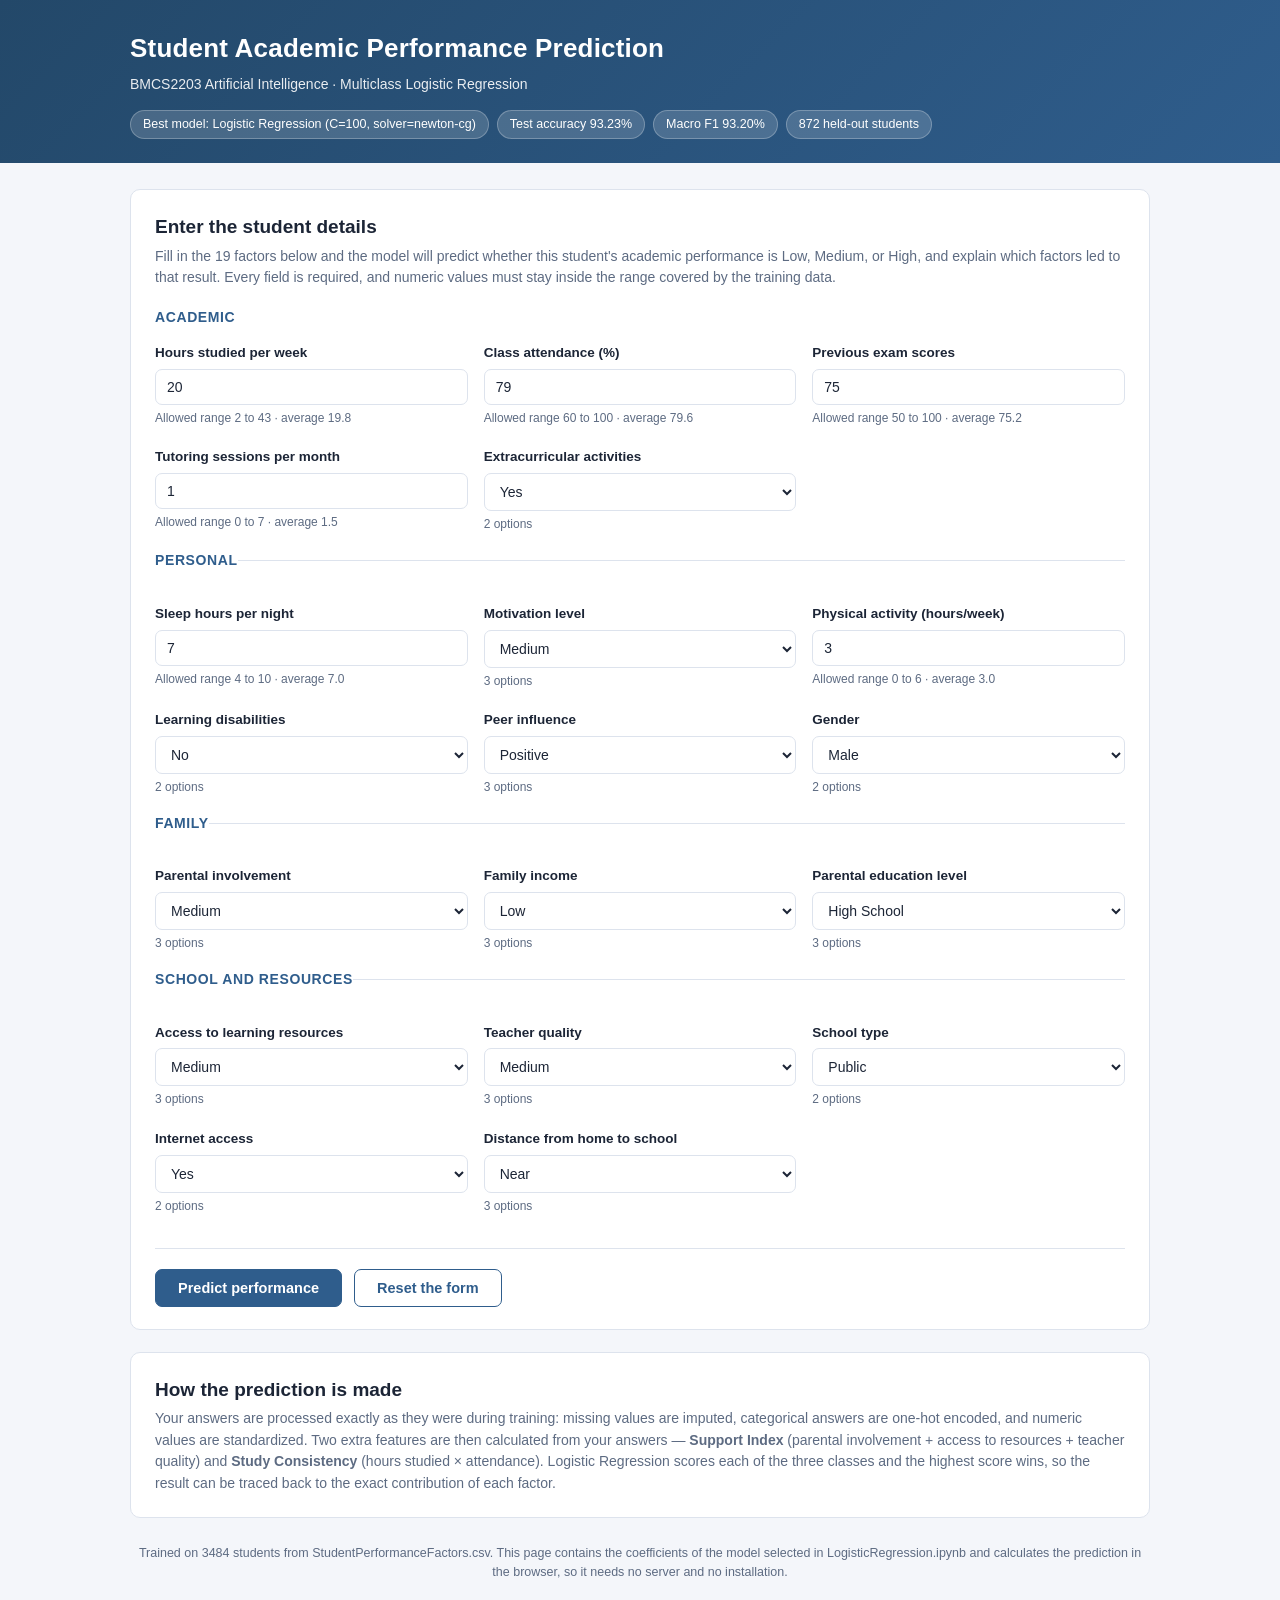
==== commit 4e2eb825: "Balance the dataset and retrain Logistic Regression on it - Add balance_dataset.py: undersamples eve" ====
--- a/predictor.html
+++ b/predictor.html
@@ -5,6 +5,7 @@
 <meta name="viewport" content="width=device-width, initial-scale=1">
 <title>Student Academic Performance Prediction</title>
 <style>
+
 /* Student Academic Performance Prediction - interface styles */
 
 :root {
@@ -503,10 +504,10 @@
         <h1>Student Academic Performance Prediction</h1>
         <p>BMCS2203 Artificial Intelligence &middot; Multiclass Logistic Regression</p>
         <div class="badges">
-            <span class="badge">Best model: Logistic Regression (C=100, solver=lbfgs)</span>
-            <span class="badge">Test accuracy 96.97%</span>
-            <span class="badge">Macro F1 96.82%</span>
-            <span class="badge">1322 held-out students</span>
+            <span class="badge">Best model: Logistic Regression (C=100, solver=newton-cg)</span>
+            <span class="badge">Test accuracy 93.23%</span>
+            <span class="badge">Macro F1 93.20%</span>
+            <span class="badge">872 held-out students</span>
         </div>
     </div>
 </header>
@@ -548,14 +549,14 @@
 </div>
 
 <p class="footer">
-    Trained on 5285 students from StudentPerformanceFactors.csv.
+    Trained on 3484 students from StudentPerformanceFactors.csv.
     This page contains the coefficients of the model selected in LogisticRegression.ipynb and
     calculates the prediction in the browser, so it needs no server and no installation.
 </p>
 
 </main>
 
-<script id="model-data" type="application/json">{"classes":["High","Low","Medium"],"displayOrder":["Low","Medium","High"],"classRank":{"Low":0,"Medium":1,"High":2},"numericFeatures":["Hours_Studied","Attendance","Sleep_Hours","Previous_Scores","Tutoring_Sessions","Physical_Activity","Support_Index","Study_Consistency"],"categoricalFeatures":["Parental_Involvement","Access_to_Resources","Extracurricular_Activities","Motivation_Level","Internet_Access","Family_Income","Teacher_Quality","School_Type","Peer_Influence","Learning_Disabilities","Parental_Education_Level","Distance_from_Home","Gender"],"inputNumeric":["Hours_Studied","Attendance","Sleep_Hours","Previous_Scores","Tutoring_Sessions","Physical_Activity"],"inputCategorical":["Parental_Involvement","Access_to_Resources","Extracurricular_Activities","Motivation_Level","Internet_Access","Family_Income","Teacher_Quality","School_Type","Peer_Influence","Learning_Disabilities","Parental_Education_Level","Distance_from_Home","Gender"],"inputFeatures":["Hours_Studied","Attendance","Parental_Involvement","Access_to_Resources","Extracurricular_Activities","Sleep_Hours","Previous_Scores","Motivation_Level","Internet_Access","Tutoring_Sessions","Family_Income","Teacher_Quality","School_Type","Peer_Influence","Physical_Activity","Learning_Disabilities","Parental_Education_Level","Distance_from_Home","Gender"],"engineeredFeatures":["Support_Index","Study_Consistency"],"supportMap":{"Low":0,"Medium":1,"High":2},"fieldGroups":[["Academic",["Hours_Studied","Attendance","Previous_Scores","Tutoring_Sessions","Extracurricular_Activities"]],["Personal",["Sleep_Hours","Motivation_Level","Physical_Activity","Learning_Disabilities","Peer_Influence","Gender"]],["Family",["Parental_Involvement","Family_Income","Parental_Education_Level"]],["School and resources",["Access_to_Resources","Teacher_Quality","School_Type","Internet_Access","Distance_from_Home"]]],"labels":{"Hours_Studied":"Hours studied per week","Attendance":"Class attendance (%)","Parental_Involvement":"Parental involvement","Access_to_Resources":"Access to learning resources","Extracurricular_Activities":"Extracurricular activities","Sleep_Hours":"Sleep hours per night","Previous_Scores":"Previous exam scores","Motivation_Level":"Motivation level","Internet_Access":"Internet access","Tutoring_Sessions":"Tutoring sessions per month","Family_Income":"Family income","Teacher_Quality":"Teacher quality","School_Type":"School type","Peer_Influence":"Peer influence","Physical_Activity":"Physical activity (hours/week)","Learning_Disabilities":"Learning disabilities","Parental_Education_Level":"Parental education level","Distance_from_Home":"Distance from home to school","Gender":"Gender","Support_Index":"Overall support level (parents + resources + teacher)","Study_Consistency":"Study consistency (hours studied x attendance)"},"numericMedians":{"Hours_Studied":20.0,"Attendance":80.0,"Sleep_Hours":7.0,"Previous_Scores":75.0,"Tutoring_Sessions":1.0,"Physical_Activity":3.0,"Support_Index":3.0,"Study_Consistency":15.75},"categoricalModes":{"Parental_Involvement":"Medium","Access_to_Resources":"Medium","Extracurricular_Activities":"Yes","Motivation_Level":"Medium","Internet_Access":"Yes","Family_Income":"Low","Teacher_Quality":"Medium","School_Type":"Public","Peer_Influence":"Positive","Learning_Disabilities":"No","Parental_Education_Level":"High School","Distance_from_Home":"Near","Gender":"Male"},"scalerMean":{"Hours_Studied":19.975780510879847,"Attendance":79.88060548722801,"Sleep_Hours":7.053926206244087,"Previous_Scores":75.04522232734153,"Tutoring_Sessions":1.4976348155156103,"Physical_Activity":2.967644276253548,"Support_Index":3.3820245979186376,"Study_Consistency":15.949366130558182},"scalerScale":{"Hours_Studied":5.987102187429516,"Attendance":11.58142301067585,"Sleep_Hours":1.4682789744705746,"Previous_Scores":14.388317766448585,"Tutoring_Sessions":1.2351843220357146,"Physical_Activity":1.0339064599269998,"Support_Index":1.13177988245408,"Study_Consistency":5.3293631154196754},"categories":{"Parental_Involvement":["High","Low","Medium"],"Access_to_Resources":["High","Low","Medium"],"Extracurricular_Activities":["No","Yes"],"Motivation_Level":["High","Low","Medium"],"Internet_Access":["No","Yes"],"Family_Income":["High","Low","Medium"],"Teacher_Quality":["High","Low","Medium"],"School_Type":["Private","Public"],"Peer_Influence":["Negative","Neutral","Positive"],"Learning_Disabilities":["No","Yes"],"Parental_Education_Level":["College","High School","Postgraduate"],"Distance_from_Home":["Far","Moderate","Near"],"Gender":["Female","Male"]},"coef":[[3.8623491545413287,6.210794386521765,0.07500291594895478,2.1307565439838663,1.852063560403602,0.7184579355202595,0.9809094552268932,1.709487944524362,2.077467054448382,-2.3773735295871385,-0.1320672651702768,2.1474027831798317,-2.377848061962101,-0.2015284615267905,-1.0483683117809919,0.6163945714719644,1.5901834226846308,-1.810473315934353,-0.21168384705931917,-1.7677901422157833,1.3358164019067846,1.32829921352626,-1.7032664855469681,-0.05700646828833318,0.6209446921042983,-0.9975802355717267,-0.055338196841614,-0.22587021647638938,-0.20610352383264283,-1.7410794016091737,-0.15926345343535575,1.4683691147355042,1.1593075310061698,-1.5912812713152136,-0.22430039447055786,-1.6698148046487984,1.462141458810341,-1.6471055130795442,-0.1986550588338536,1.4137868316043465,-0.2578559790372975,-0.1741177612717385],[-5.828969262634924,-8.41800725898144,-0.1156725836796542,-2.6920931558538395,-2.3836653300837343,-0.9688550821774439,-0.7956869609498134,-1.168051430807984,-3.429265926938115,3.126101692393432,-0.03879243281007379,-3.375290085761,3.1728015909188256,-0.13946817251265528,0.9049961325679701,-1.2469527999227972,-2.226144068334119,1.9847649335591353,-0.10057753257986111,1.7735398731845615,-2.115496540539296,-2.0389920065799974,1.845692109972942,-0.1486567707477506,-1.4396198199824282,1.2274475119516728,-0.1297843593240478,-0.1814869682817444,-0.16046969907306788,1.8986433618941894,-0.12402884601424383,-2.11657118323477,-2.0018323695217988,1.6598757021669648,0.01601695494304252,1.7621561568137165,-2.1201297791115974,1.7955507676040505,-0.0525925298153452,-2.0849149051435147,-0.08103662132090847,-0.26092004603389835],[1.9666201080936876,2.207212872459788,0.0406696677306857,0.5613366118700353,0.5316017696801423,0.2503971466572073,-0.18522249427708315,-0.5414365137165051,1.3517988724897891,-0.7487281628062552,0.17085969798033118,1.2278873025811594,-0.7949535289567463,0.34099663403944086,0.1433721792130152,0.63055822845082,0.6359606456494536,-0.1742916176247926,0.31226137963917894,-0.005749730968748542,0.7796801386325938,0.7106927930537617,-0.1424256244259909,0.20566323903607378,0.8186751278781226,-0.22986727637993315,0.18512255616563597,0.40735718475813804,0.3665732229057083,-0.1575639602850101,0.2832922994496093,0.6482020684992431,0.842524838515591,-0.06859443085174463,0.20828343952751124,-0.09234135216490456,0.6579883203012257,-0.1484452545245164,0.25124758864919056,0.6711280735391519,0.3388926003581938,0.43503780730563246]],"intercept":[-0.4493691902908359,-0.3612199401033547,0.8105891303941024],"transformedNames":["numeric__Hours_Studied","numeric__Attendance","numeric__Sleep_Hours","numeric__Previous_Scores","numeric__Tutoring_Sessions","numeric__Physical_Activity","numeric__Support_Index","numeric__Study_Consistency","categorical__Parental_Involvement_High","categorical__Parental_Involvement_Low","categorical__Parental_Involvement_Medium","categorical__Access_to_Resources_High","categorical__Access_to_Resources_Low","categorical__Access_to_Resources_Medium","categorical__Extracurricular_Activities_No","categorical__Extracurricular_Activities_Yes","categorical__Motivation_Level_High","categorical__Motivation_Level_Low","categorical__Motivation_Level_Medium","categorical__Internet_Access_No","categorical__Internet_Access_Yes","categorical__Family_Income_High","categorical__Family_Income_Low","categorical__Family_Income_Medium","categorical__Teacher_Quality_High","categorical__Teacher_Quality_Low","categorical__Teacher_Quality_Medium","categorical__School_Type_Private","categorical__School_Type_Public","categorical__Peer_Influence_Negative","categorical__Peer_Influence_Neutral","categorical__Peer_Influence_Positive","categorical__Learning_Disabilities_No","categorical__Learning_Disabilities_Yes","categorical__Parental_Education_Level_College","categorical__Parental_Education_Level_High School","categorical__Parental_Education_Level_Postgraduate","categorical__Distance_from_Home_Far","categorical__Distance_from_Home_Moderate","categorical__Distance_from_Home_Near","categorical__Gender_Female","categorical__Gender_Male"],"columnOrigin":["Hours_Studied","Attendance","Sleep_Hours","Previous_Scores","Tutoring_Sessions","Physical_Activity","Support_Index","Study_Consistency","Parental_Involvement","Parental_Involvement","Parental_Involvement","Access_to_Resources","Access_to_Resources","Access_to_Resources","Extracurricular_Activities","Extracurricular_Activities","Motivation_Level","Motivation_Level","Motivation_Level","Internet_Access","Internet_Access","Family_Income","Family_Income","Family_Income","Teacher_Quality","Teacher_Quality","Teacher_Quality","School_Type","School_Type","Peer_Influence","Peer_Influence","Peer_Influence","Learning_Disabilities","Learning_Disabilities","Parental_Education_Level","Parental_Education_Level","Parental_Education_Level","Distance_from_Home","Distance_from_Home","Distance_from_Home","Gender","Gender"],"transformedMeans":[2.704028528472094e-16,-5.534309476584627e-16,-1.8902150947165862e-16,-1.0801829314328391e-16,-4.745914583222618e-16,-3.445157540937099e-17,-6.662598571241526e-16,1.9620592336800306e-16,0.2881740775780511,0.20132450331125828,0.5105014191106906,0.30066225165562915,0.19962157048249762,0.4997161778618732,0.4022705771050142,0.5977294228949858,0.20340586565752128,0.29176915799432357,0.5048249763481552,0.07871333964049196,0.921286660359508,0.19167455061494795,0.404162724692526,0.404162724692526,0.29668874172185433,0.09877010406811731,0.6045411542100284,0.30368968779564803,0.6963103122043519,0.2075685903500473,0.39280983916745504,0.39962157048249763,0.8966887417218543,0.10331125827814569,0.30236518448438976,0.5053926206244087,0.1922421948912015,0.10085146641438032,0.2980132450331126,0.6011352885525071,0.4249763481551561,0.5750236518448439],"numericRules":{"Hours_Studied":{"min":1.0,"max":44.0,"mean":19.975780510879847,"default":20.0,"step":1},"Attendance":{"min":60.0,"max":100.0,"mean":79.88060548722801,"default":80.0,"step":1},"Sleep_Hours":{"min":4.0,"max":10.0,"mean":7.053926206244087,"default":7.0,"step":1},"Previous_Scores":{"min":50.0,"max":100.0,"mean":75.04522232734153,"default":75.0,"step":1},"Tutoring_Sessions":{"min":0.0,"max":8.0,"mean":1.4976348155156103,"default":1.0,"step":1},"Physical_Activity":{"min":0.0,"max":6.0,"mean":2.967644276253548,"default":3.0,"step":1}},"categoryRules":{"Parental_Involvement":{"values":["High","Low","Medium"],"default":"Medium","share":{"High":0.2881740775780511,"Low":0.20132450331125828,"Medium":0.5105014191106906}},"Access_to_Resources":{"values":["High","Low","Medium"],"default":"Medium","share":{"High":0.30066225165562915,"Low":0.19962157048249762,"Medium":0.4997161778618732}},"Extracurricular_Activities":{"values":["No","Yes"],"default":"Yes","share":{"No":0.4022705771050142,"Yes":0.5977294228949858}},"Motivation_Level":{"values":["High","Low","Medium"],"default":"Medium","share":{"High":0.20340586565752128,"Low":0.29176915799432357,"Medium":0.5048249763481552}},"Internet_Access":{"values":["No","Yes"],"default":"Yes","share":{"No":0.07871333964049196,"Yes":0.921286660359508}},"Family_Income":{"values":["High","Low","Medium"],"default":"Low","share":{"High":0.19167455061494795,"Low":0.404162724692526,"Medium":0.404162724692526}},"Teacher_Quality":{"values":["High","Low","Medium"],"default":"Medium","share":{"High":0.29668874172185433,"Low":0.09877010406811731,"Medium":0.5929990539262062}},"School_Type":{"values":["Private","Public"],"default":"Public","share":{"Private":0.30368968779564803,"Public":0.6963103122043519}},"Peer_Influence":{"values":["Negative","Neutral","Positive"],"default":"Positive","share":{"Negative":0.2075685903500473,"Neutral":0.39280983916745504,"Positive":0.39962157048249763}},"Learning_Disabilities":{"values":["No","Yes"],"default":"No","share":{"No":0.8966887417218543,"Yes":0.10331125827814569}},"Parental_Education_Level":{"values":["College","High School","Postgraduate"],"default":"High School","share":{"College":0.30236518448438976,"High School":0.4910122989593188,"Postgraduate":0.1922421948912015}},"Distance_from_Home":{"values":["Far","Moderate","Near"],"default":"Near","share":{"Far":0.10085146641438032,"Moderate":0.2980132450331126,"Near":0.5924314096499527}},"Gender":{"values":["Female","Male"],"default":"Male","share":{"Female":0.4249763481551561,"Male":0.5750236518448439}}},"actionableNumeric":{"Hours_Studied":[2,5,8,12],"Attendance":[5,10,15,25],"Tutoring_Sessions":[1,2,3,4],"Sleep_Hours":[1,2]},"actionableOrdinal":{"Motivation_Level":["Low","Medium","High"],"Access_to_Resources":["Low","Medium","High"],"Parental_Involvement":["Low","Medium","High"],"Extracurricular_Activities":["No","Yes"]},"combinedPlan":[["Attendance","add",20],["Hours_Studied","add",12],["Tutoring_Sessions","add",3],["Motivation_Level","set","High"],["Access_to_Resources","set","High"],["Parental_Involvement","set","High"]],"metrics":{"accuracy":96.97428139183056,"balanced_accuracy":96.54051460774396,"macro_f1":96.82306823325617,"training_records":5285,"test_records":1322},"bestParameters":{"C":"100","solver":"lbfgs","class_weight":"None"}}</script>
+<script id="model-data" type="application/json">{"classes":["High","Low","Medium"],"displayOrder":["Low","Medium","High"],"classRank":{"Low":0,"Medium":1,"High":2},"numericFeatures":["Hours_Studied","Attendance","Sleep_Hours","Previous_Scores","Tutoring_Sessions","Physical_Activity","Support_Index","Study_Consistency"],"categoricalFeatures":["Parental_Involvement","Access_to_Resources","Extracurricular_Activities","Motivation_Level","Internet_Access","Family_Income","Teacher_Quality","School_Type","Peer_Influence","Learning_Disabilities","Parental_Education_Level","Distance_from_Home","Gender"],"inputNumeric":["Hours_Studied","Attendance","Sleep_Hours","Previous_Scores","Tutoring_Sessions","Physical_Activity"],"inputCategorical":["Parental_Involvement","Access_to_Resources","Extracurricular_Activities","Motivation_Level","Internet_Access","Family_Income","Teacher_Quality","School_Type","Peer_Influence","Learning_Disabilities","Parental_Education_Level","Distance_from_Home","Gender"],"inputFeatures":["Hours_Studied","Attendance","Parental_Involvement","Access_to_Resources","Extracurricular_Activities","Sleep_Hours","Previous_Scores","Motivation_Level","Internet_Access","Tutoring_Sessions","Family_Income","Teacher_Quality","School_Type","Peer_Influence","Physical_Activity","Learning_Disabilities","Parental_Education_Level","Distance_from_Home","Gender"],"engineeredFeatures":["Support_Index","Study_Consistency"],"supportMap":{"Low":0,"Medium":1,"High":2},"fieldGroups":[["Academic",["Hours_Studied","Attendance","Previous_Scores","Tutoring_Sessions","Extracurricular_Activities"]],["Personal",["Sleep_Hours","Motivation_Level","Physical_Activity","Learning_Disabilities","Peer_Influence","Gender"]],["Family",["Parental_Involvement","Family_Income","Parental_Education_Level"]],["School and resources",["Access_to_Resources","Teacher_Quality","School_Type","Internet_Access","Distance_from_Home"]]],"labels":{"Hours_Studied":"Hours studied per week","Attendance":"Class attendance (%)","Parental_Involvement":"Parental involvement","Access_to_Resources":"Access to learning resources","Extracurricular_Activities":"Extracurricular activities","Sleep_Hours":"Sleep hours per night","Previous_Scores":"Previous exam scores","Motivation_Level":"Motivation level","Internet_Access":"Internet access","Tutoring_Sessions":"Tutoring sessions per month","Family_Income":"Family income","Teacher_Quality":"Teacher quality","School_Type":"School type","Peer_Influence":"Peer influence","Physical_Activity":"Physical activity (hours/week)","Learning_Disabilities":"Learning disabilities","Parental_Education_Level":"Parental education level","Distance_from_Home":"Distance from home to school","Gender":"Gender","Support_Index":"Overall support level (parents + resources + teacher)","Study_Consistency":"Study consistency (hours studied x attendance)"},"numericMedians":{"Hours_Studied":20.0,"Attendance":79.0,"Sleep_Hours":7.0,"Previous_Scores":75.0,"Tutoring_Sessions":1.0,"Physical_Activity":3.0,"Support_Index":3.0,"Study_Consistency":15.51},"categoricalModes":{"Parental_Involvement":"Medium","Access_to_Resources":"Medium","Extracurricular_Activities":"Yes","Motivation_Level":"Medium","Internet_Access":"Yes","Family_Income":"Low","Teacher_Quality":"Medium","School_Type":"Public","Peer_Influence":"Positive","Learning_Disabilities":"No","Parental_Education_Level":"High School","Distance_from_Home":"Near","Gender":"Male"},"scalerMean":{"Hours_Studied":19.847588978185993,"Attendance":79.57577497129736,"Sleep_Hours":7.035878300803674,"Previous_Scores":75.23823191733639,"Tutoring_Sessions":1.4885189437428243,"Physical_Activity":2.9672789896670495,"Support_Index":3.3978185993111367,"Study_Consistency":15.898404133180254},"scalerScale":{"Hours_Studied":6.22405221616108,"Attendance":12.13948538677306,"Sleep_Hours":1.4603951791669154,"Previous_Scores":14.387716683441354,"Tutoring_Sessions":1.2500907840454054,"Physical_Activity":1.0288978705489211,"Support_Index":1.1645134959989065,"Study_Consistency":5.838212090642272},"categories":{"Parental_Involvement":["High","Low","Medium"],"Access_to_Resources":["High","Low","Medium"],"Extracurricular_Activities":["No","Yes"],"Motivation_Level":["High","Low","Medium"],"Internet_Access":["No","Yes"],"Family_Income":["High","Low","Medium"],"Teacher_Quality":["High","Low","Medium"],"School_Type":["Private","Public"],"Peer_Influence":["Negative","Neutral","Positive"],"Learning_Disabilities":["No","Yes"],"Parental_Education_Level":["College","High School","Postgraduate"],"Distance_from_Home":["Far","Moderate","Near"],"Gender":["Female","Male"]},"coef":[[2.8168415912465625,5.69067116213013,0.15686729201164348,1.94976427278913,1.728734570659274,0.7287760047831274,0.6050833454359382,2.9312235588046267,2.2449707057082504,-2.4711357874648727,-0.18227608097198544,2.5067786869737363,-2.741967601041595,-0.1732522486607691,-1.0023526114620773,0.5939114487334561,1.440737249353682,-1.5619394798614938,-0.287238932220796,-1.6009137996394194,1.1924726369107996,1.2597440341371327,-1.4947256905515645,-0.17345950631417748,0.8900966673450766,-1.0321297051993619,-0.26640812487432586,-0.26090346773022394,-0.14753769499837577,-1.6159525083935455,-0.17654818200045397,1.3840595276653884,0.9594499586784733,-1.367891121407073,-0.09937721947287109,-1.4579796608430835,1.1489157175873446,-1.3201959816907929,-0.40779487650342483,1.3195496954656085,-0.2387786679799245,-0.16966249474871653],[-4.541582709351522,-7.753036734822339,-0.1638103987236614,-2.440783949935957,-2.182526595696863,-0.9460900422475161,-1.2261376571929434,-2.4668848528461753,-2.8274683257146753,2.4954859010104853,0.04963282636928234,-2.9643906245875526,2.794508509724462,-0.11246748347179873,0.8652271152900142,-1.147576713624931,-2.0392975020058195,1.7638117916172829,-0.006863887946390387,1.6263592623336454,-1.9087088606685552,-1.8959983717558595,1.6042079067347372,0.009440866686222783,-0.9433228889311165,0.5500333950499638,0.11093989554624903,-0.08827054062793409,-0.19407905770697795,1.6684164080418333,0.033031095074783724,-1.9837971014515159,-1.7379834292059855,1.4556338308710768,0.06684924898948905,1.5390982258673125,-1.888297073191722,1.3755335033146547,0.25145474175205174,-1.909337843401623,-0.09077942069947233,-0.19157017763543177],[1.724741118104895,2.0623655726921566,0.006943106712060564,0.4910196771468241,0.4537920250376065,0.21731403746434944,0.6210543117570436,-0.46433870595852983,0.5824976200064612,-0.02435011354561109,0.1326432546027228,0.4576119376138251,-0.052540908682876614,0.28571973213259183,0.13712549617204495,0.5536652648915016,0.5985602526521698,-0.20187231175581583,0.2941028201672175,-0.02544546269422704,0.7162362237577999,0.6362543376187311,-0.1094822161831428,0.16401863962798008,0.05322622158606985,0.482096310149394,0.15546822932807786,0.3491740083581586,0.34161675270541764,-0.05246389964828073,0.14351708692570986,0.5997375737861337,0.7785334705275401,-0.08774270946398649,0.03252797048337815,-0.08111856502417031,0.7393813556043778,-0.05533752162385707,0.15634013475138103,0.5897881479360132,0.3295580886794051,0.36123267238417395]],"intercept":[-0.45075661312486015,-0.3142214361308742,0.764978049255665],"transformedNames":["numeric__Hours_Studied","numeric__Attendance","numeric__Sleep_Hours","numeric__Previous_Scores","numeric__Tutoring_Sessions","numeric__Physical_Activity","numeric__Support_Index","numeric__Study_Consistency","categorical__Parental_Involvement_High","categorical__Parental_Involvement_Low","categorical__Parental_Involvement_Medium","categorical__Access_to_Resources_High","categorical__Access_to_Resources_Low","categorical__Access_to_Resources_Medium","categorical__Extracurricular_Activities_No","categorical__Extracurricular_Activities_Yes","categorical__Motivation_Level_High","categorical__Motivation_Level_Low","categorical__Motivation_Level_Medium","categorical__Internet_Access_No","categorical__Internet_Access_Yes","categorical__Family_Income_High","categorical__Family_Income_Low","categorical__Family_Income_Medium","categorical__Teacher_Quality_High","categorical__Teacher_Quality_Low","categorical__Teacher_Quality_Medium","categorical__School_Type_Private","categorical__School_Type_Public","categorical__Peer_Influence_Negative","categorical__Peer_Influence_Neutral","categorical__Peer_Influence_Positive","categorical__Learning_Disabilities_No","categorical__Learning_Disabilities_Yes","categorical__Parental_Education_Level_College","categorical__Parental_Education_Level_High School","categorical__Parental_Education_Level_Postgraduate","categorical__Distance_from_Home_Far","categorical__Distance_from_Home_Moderate","categorical__Distance_from_Home_Near","categorical__Gender_Female","categorical__Gender_Male"],"columnOrigin":["Hours_Studied","Attendance","Sleep_Hours","Previous_Scores","Tutoring_Sessions","Physical_Activity","Support_Index","Study_Consistency","Parental_Involvement","Parental_Involvement","Parental_Involvement","Access_to_Resources","Access_to_Resources","Access_to_Resources","Extracurricular_Activities","Extracurricular_Activities","Motivation_Level","Motivation_Level","Motivation_Level","Internet_Access","Internet_Access","Family_Income","Family_Income","Family_Income","Teacher_Quality","Teacher_Quality","Teacher_Quality","School_Type","School_Type","Peer_Influence","Peer_Influence","Peer_Influence","Learning_Disabilities","Learning_Disabilities","Parental_Education_Level","Parental_Education_Level","Parental_Education_Level","Distance_from_Home","Distance_from_Home","Distance_from_Home","Gender","Gender"],"transformedMeans":[8.514684046493738e-17,-3.2605631423549374e-16,1.8272155060851456e-16,2.9979845624780346e-16,2.0649383466047687e-17,2.437774436963963e-16,-6.640943694944967e-17,-1.9725259823277036e-16,0.29535017221584386,0.1997703788748565,0.5048794489092997,0.3068312284730195,0.20091848450057406,0.49225028702640644,0.41762342135476466,0.5823765786452354,0.20637198622273248,0.2970723306544202,0.4965556831228473,0.07577497129735936,0.9242250287026407,0.19345579793340986,0.40556831228473017,0.40097588978185994,0.29879448909299655,0.1010332950631458,0.6001722158438576,0.2970723306544202,0.7029276693455798,0.21125143513203215,0.38662456946039037,0.4021239954075775,0.8903559127439724,0.10964408725602756,0.29506314580941445,0.5086107921928817,0.19632606199770378,0.1010332950631458,0.3019517795637199,0.5970149253731343,0.4233639494833525,0.5766360505166476],"numericRules":{"Hours_Studied":{"min":2.0,"max":43.0,"mean":19.847588978185993,"default":20.0,"step":1},"Attendance":{"min":60.0,"max":100.0,"mean":79.57577497129736,"default":79.0,"step":1},"Sleep_Hours":{"min":4.0,"max":10.0,"mean":7.035878300803674,"default":7.0,"step":1},"Previous_Scores":{"min":50.0,"max":100.0,"mean":75.23823191733639,"default":75.0,"step":1},"Tutoring_Sessions":{"min":0.0,"max":7.0,"mean":1.4885189437428243,"default":1.0,"step":1},"Physical_Activity":{"min":0.0,"max":6.0,"mean":2.9672789896670495,"default":3.0,"step":1}},"categoryRules":{"Parental_Involvement":{"values":["High","Low","Medium"],"default":"Medium","share":{"High":0.29535017221584386,"Low":0.1997703788748565,"Medium":0.5048794489092997}},"Access_to_Resources":{"values":["High","Low","Medium"],"default":"Medium","share":{"High":0.3068312284730195,"Low":0.20091848450057406,"Medium":0.49225028702640644}},"Extracurricular_Activities":{"values":["No","Yes"],"default":"Yes","share":{"No":0.41762342135476466,"Yes":0.5823765786452354}},"Motivation_Level":{"values":["High","Low","Medium"],"default":"Medium","share":{"High":0.20637198622273248,"Low":0.2970723306544202,"Medium":0.4965556831228473}},"Internet_Access":{"values":["No","Yes"],"default":"Yes","share":{"No":0.07577497129735936,"Yes":0.9242250287026407}},"Family_Income":{"values":["High","Low","Medium"],"default":"Low","share":{"High":0.19345579793340986,"Low":0.40556831228473017,"Medium":0.40097588978185994}},"Teacher_Quality":{"values":["High","Low","Medium"],"default":"Medium","share":{"High":0.29879448909299655,"Low":0.1010332950631458,"Medium":0.5895522388059702}},"School_Type":{"values":["Private","Public"],"default":"Public","share":{"Private":0.2970723306544202,"Public":0.7029276693455798}},"Peer_Influence":{"values":["Negative","Neutral","Positive"],"default":"Positive","share":{"Negative":0.21125143513203215,"Neutral":0.38662456946039037,"Positive":0.4021239954075775}},"Learning_Disabilities":{"values":["No","Yes"],"default":"No","share":{"No":0.8903559127439724,"Yes":0.10964408725602756}},"Parental_Education_Level":{"values":["College","High School","Postgraduate"],"default":"High School","share":{"College":0.29506314580941445,"High School":0.4928243398392652,"Postgraduate":0.19632606199770378}},"Distance_from_Home":{"values":["Far","Moderate","Near"],"default":"Near","share":{"Far":0.1010332950631458,"Moderate":0.3019517795637199,"Near":0.5884041331802525}},"Gender":{"values":["Female","Male"],"default":"Male","share":{"Female":0.4233639494833525,"Male":0.5766360505166476}}},"actionableNumeric":{"Hours_Studied":[2,5,8,12],"Attendance":[5,10,15,25],"Tutoring_Sessions":[1,2,3,4],"Sleep_Hours":[1,2]},"actionableOrdinal":{"Motivation_Level":["Low","Medium","High"],"Access_to_Resources":["Low","Medium","High"],"Parental_Involvement":["Low","Medium","High"],"Extracurricular_Activities":["No","Yes"]},"combinedPlan":[["Attendance","add",20],["Hours_Studied","add",12],["Tutoring_Sessions","add",3],["Motivation_Level","set","High"],["Access_to_Resources","set","High"],["Parental_Involvement","set","High"]],"metrics":{"accuracy":93.23394495412845,"balanced_accuracy":93.23537543942805,"macro_f1":93.19739298180023,"training_records":3484,"test_records":872},"bestParameters":{"C":"100","solver":"newton-cg","class_weight":"None"}}</script>
 <script>
 
 // ===================================================================
@@ -828,7 +829,7 @@
     }];
 }
 
-// --- Step 6: validation, the same rules the Flask version applies -------------
+// --- Step 6: validation, applied before any prediction is made ---------------
 function validate(form) {
     const record = {};
     const errors = {};
